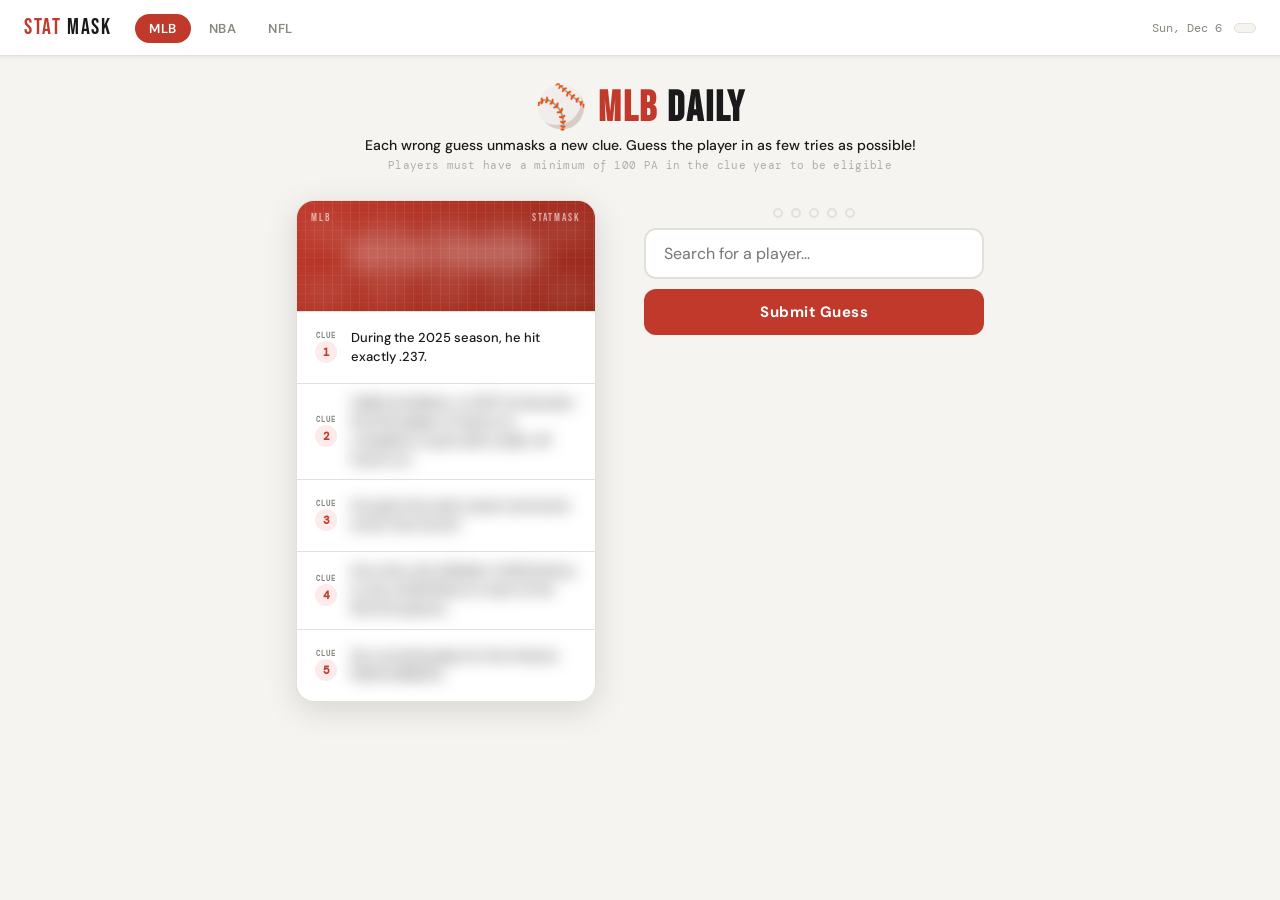
==== mlb.html @ 30c37174 "Add files via upload" ====
<!DOCTYPE html>
<html lang="en">
<head>
  <!-- Google tag (gtag.js) -->
<script async src="https://www.googletagmanager.com/gtag/js?id=G-ZLGXC7EEFV"></script>
<script>
  window.dataLayer = window.dataLayer || [];
  function gtag(){dataLayer.push(arguments);}
  gtag('js', new Date());

  gtag('config', 'G-ZLGXC7EEFV');
</script>
  <meta charset="UTF-8" />
  <meta name="viewport" content="width=device-width, initial-scale=1.0" />
  <title>StatMask ⚾ MLB</title>
  <link rel="stylesheet" href="shared.css" />
  <style>
    :root {
      --accent: #c0392b;
      --accent-light: #fdeaea;
      --accent-glow: rgba(192,57,43,0.12);
    }

    /* Baseball stitching texture */
    .card-header {
      background: linear-gradient(135deg, #c0392b 0%, #96281b 100%);
    }

    .card-header::before {
      content: '';
      position: absolute;
      inset: 0;
      background-image:
        radial-gradient(circle at 30% 50%, rgba(255,255,255,0.06) 0%, transparent 60%),
        radial-gradient(circle at 70% 50%, rgba(255,255,255,0.06) 0%, transparent 60%);
      background-size: 60px 60px;
    }

    /* Stitching lines */
    .card-header::after {
      content: '';
      position: absolute;
      inset: 0;
      background-image:
        repeating-linear-gradient(
          90deg,
          transparent,
          transparent 8px,
          rgba(255,255,255,0.07) 8px,
          rgba(255,255,255,0.07) 9px
        ),
        repeating-linear-gradient(
          0deg,
          transparent,
          transparent 8px,
          rgba(255,255,255,0.04) 8px,
          rgba(255,255,255,0.04) 9px
        );
    }

    .sport-badge {
      position: absolute;
      top: 10px;
      left: 14px;
      font-family: 'Bebas Neue', sans-serif;
      font-size: 11px;
      letter-spacing: 2px;
      color: rgba(255,255,255,0.6);
      z-index: 4;
    }

    .stat-sleuth-badge {
      position: absolute;
      top: 10px;
      right: 14px;
      font-family: 'Bebas Neue', sans-serif;
      font-size: 11px;
      letter-spacing: 2px;
      color: rgba(255,255,255,0.6);
      z-index: 4;
    }
  </style>
</head>
<body>

<nav>
  <a class="nav-logo" href="mlb.html"><span>STAT</span>MASK</a>
  <ul class="nav-links">
    <li><a href="mlb.html" class="active">MLB</a></li>
    <li><a href="nba.html">NBA</a></li>
    <li><a href="nfl.html">NFL</a></li>
  </ul>
  <div class="nav-spacer"></div>
  <div class="nav-date" id="nav-date"></div>
  <div class="nav-avg" id="nav-avg"></div>
</nav>

<main>

  <div class="page-header">
    <h1>⚾ <span>MLB</span> DAILY</h1>
    <p class="game-subtitle">Each wrong guess unmasks a new clue. Guess the player in as few tries as possible!</p>
    <p class="eligibility-note">Players must have a minimum of 100 PA in the clue year to be eligible</p>
  </div>

  <div class="game-layout">

  <!-- THE CARD -->
  <div class="card-col">
  <div class="card-wrapper">
    <div class="sports-card" id="sports-card">

      <div class="card-header" id="card-header">
        <span class="sport-badge">MLB</span>
        <span class="stat-sleuth-badge">STATMASK</span>
        <div class="mystery-name" id="mystery-name"></div>
        <div class="player-name-reveal" id="player-name-reveal"></div>
      </div>

      <!-- Clue Row 1 -->
      <div class="clue-row" id="clue-0">
        <div class="clue-row-inner">
          <div class="clue-num-col">
            <div class="clue-tag">CLUE</div>
            <div class="clue-num-circle">1</div>
          </div>
          <div class="clue-value" id="clue-val-0"></div>
        </div>
      </div>

      <!-- Clue Row 2 -->
      <div class="clue-row" id="clue-1">
        <div class="clue-row-inner">
          <div class="clue-num-col">
            <div class="clue-tag">CLUE</div>
            <div class="clue-num-circle">2</div>
          </div>
          <div class="clue-value" id="clue-val-1"></div>
        </div>
      </div>

      <!-- Clue Row 3 -->
      <div class="clue-row" id="clue-2">
        <div class="clue-row-inner">
          <div class="clue-num-col">
            <div class="clue-tag">CLUE</div>
            <div class="clue-num-circle">3</div>
          </div>
          <div class="clue-value" id="clue-val-2"></div>
        </div>
      </div>

      <!-- Clue Row 4 -->
      <div class="clue-row" id="clue-3">
        <div class="clue-row-inner">
          <div class="clue-num-col">
            <div class="clue-tag">CLUE</div>
            <div class="clue-num-circle">4</div>
          </div>
          <div class="clue-value" id="clue-val-3"></div>
        </div>
      </div>

      <!-- Clue Row 5 -->
      <div class="clue-row" id="clue-4">
        <div class="clue-row-inner">
          <div class="clue-num-col">
            <div class="clue-tag">CLUE</div>
            <div class="clue-num-circle">5</div>
          </div>
          <div class="clue-value" id="clue-val-4"></div>
        </div>
      </div>

    </div>
  </div>
  </div><!-- /.card-col -->

  <div class="controls-col">

  <!-- GUESS AREA -->
  <div class="guess-area" id="guess-area">
    <div class="guess-count">
      <div class="guess-pip" id="pip-0"></div>
      <div class="guess-pip" id="pip-1"></div>
      <div class="guess-pip" id="pip-2"></div>
      <div class="guess-pip" id="pip-3"></div>
      <div class="guess-pip" id="pip-4"></div>
    </div>
    <div class="search-container">
      <input
        type="text"
        class="search-input"
        id="search-input"
        placeholder="Search for a player..."
        autocomplete="off"
        spellcheck="false"
      />
      <div class="autocomplete-dropdown" id="autocomplete-dropdown"></div>
    </div>
    <button class="guess-btn" id="guess-btn">Submit Guess</button>
  </div>

  <!-- WRONG GUESSES -->
  <div class="wrong-guesses" id="wrong-guesses" style="display:none;">
    <div class="wrong-guesses-title">Previous Guesses</div>
    <div id="wrong-guesses-list"></div>
  </div>

  <!-- LOCKED BANNER -->
  <div class="locked-banner" id="locked-banner">
    🔒 Come back tomorrow for a new player!
  </div>

  <!-- END STATE -->
  <div class="end-state" id="end-state">
    <div class="end-state-score" id="end-score"></div>
    <div class="end-state-sub" id="end-sub"></div>
    <div class="emoji-grid" id="emoji-grid"></div>
    <button class="share-btn" id="share-btn">🔗 Share Result</button>
    <div class="come-back">New player tomorrow at midnight</div>
  </div>

  </div><!-- /.controls-col -->

  </div><!-- /.game-layout -->

</main>

<script src="mlb_players.js?v=2"></script>
<script src="nba_players.js?v=2"></script>
<script src="nfl_players.js?v=2"></script>
<script src="config.js?v=2"></script>
<script src="game.js?v=2"></script>
<script>
  // Set nav date
  document.getElementById('nav-date').textContent =
    new Date().toLocaleDateString('en-US', { weekday: 'short', month: 'short', day: 'numeric' });

  // Populate clue values from config
  const cfg = STATMASK_CONFIG.mlb;
  cfg.clues.forEach((clue, i) => {
    const el = document.getElementById(`clue-val-${i}`);
    if (el) el.textContent = clue;
  });

  // Init game
  initGame('mlb', cfg);
</script>
</body>
</html>
---- shared.css ----
@import url('https://fonts.googleapis.com/css2?family=Bebas+Neue&family=DM+Sans:wght@400;500;600;700&family=DM+Mono:wght@400;500&display=swap');

/* ============================================================
   STATMASK — SHARED STYLES
   ============================================================ */

*, *::before, *::after {
  box-sizing: border-box;
  margin: 0;
  padding: 0;
}

:root {
  --bg: #f5f4f0;
  --surface: #ffffff;
  --border: #e2e0d8;
  --text: #1a1a1a;
  --text-muted: #888880;
  --text-light: #b0aea6;
  --green: #4caf7d;
  --green-light: #e8f5ee;
  --red: #e05252;
  --red-light: #fdeaea;
  --shadow-sm: 0 1px 3px rgba(0,0,0,0.08);
  --shadow-md: 0 4px 16px rgba(0,0,0,0.10);
  --shadow-lg: 0 8px 32px rgba(0,0,0,0.13);
  --radius: 14px;
  --card-width: 300px;
  --card-height: 480px;
}

body {
  font-family: 'DM Sans', sans-serif;
  background: var(--bg);
  color: var(--text);
  min-height: 100vh;
  display: flex;
  flex-direction: column;
  overflow-x: hidden;
}

/* ── NAV ── */
nav {
  background: var(--surface);
  border-bottom: 1px solid var(--border);
  padding: 0 24px;
  display: flex;
  align-items: center;
  gap: 8px;
  height: 56px;
  position: sticky;
  top: 0;
  z-index: 100;
  box-shadow: var(--shadow-sm);
}

.nav-logo {
  font-family: 'Bebas Neue', sans-serif;
  font-size: 22px;
  letter-spacing: 1.5px;
  color: var(--text);
  text-decoration: none;
  margin-right: 16px;
  display: flex;
  align-items: center;
  gap: 6px;
}

.nav-logo span { color: var(--accent); }

.nav-links {
  display: flex;
  gap: 4px;
  list-style: none;
}

.nav-links a {
  text-decoration: none;
  font-size: 13px;
  font-weight: 600;
  color: var(--text-muted);
  padding: 6px 14px;
  border-radius: 20px;
  transition: all 0.15s;
  letter-spacing: 0.5px;
}

.nav-links a:hover { background: var(--bg); color: var(--text); }
.nav-links a.active { background: var(--accent); color: white; }

.nav-spacer { flex: 1; }

.nav-date {
  font-size: 12px;
  color: var(--text-muted);
  font-family: 'DM Mono', monospace;
}

.nav-avg {
  display: flex;
  flex-direction: column;
  align-items: center;
  background: var(--bg);
  border: 1px solid var(--border);
  border-radius: 10px;
  padding: 4px 10px;
  margin-left: 4px;
  line-height: 1;
  gap: 2px;
  white-space: nowrap;
}

.nav-avg-label {
  font-size: 7px;
  font-weight: 700;
  letter-spacing: 1px;
  color: var(--text-muted);
  font-family: 'DM Mono', monospace;
  text-transform: uppercase;
}

.nav-avg-value {
  font-size: 14px;
  font-weight: 700;
  color: var(--text);
  font-family: 'DM Mono', monospace;
}

/* ── MAIN LAYOUT ── */
main {
  flex: 1;
  display: flex;
  flex-direction: column;
  align-items: center;
  padding: 32px 16px 48px;
  gap: 28px;
}

/* ── PAGE HEADER ── */
.page-header {
  text-align: center;
}

.page-header h1 {
  font-family: 'Bebas Neue', sans-serif;
  font-size: 42px;
  letter-spacing: 2px;
  color: var(--text);
  line-height: 1;
}

.page-header h1 span { color: var(--accent); }

.game-subtitle {
  margin-top: 6px;
  font-size: 14px;
  color: var(--text);
  font-weight: 500;
}

.eligibility-note {
  margin-top: 4px;
  font-size: 11px;
  color: var(--text-light);
  font-family: 'DM Mono', monospace;
  letter-spacing: 0.3px;
}

/* ── SPORTS CARD ── */
.card-wrapper {
  perspective: 1000px;
  width: var(--card-width);
  min-height: var(--card-height);
}

.sports-card {
  width: var(--card-width);
  min-height: var(--card-height);
  border-radius: 18px;
  overflow: hidden;
  box-shadow: var(--shadow-lg);
  background: var(--surface);
  display: flex;
  flex-direction: column;
  border: 1.5px solid var(--border);
  position: relative;
  transition: box-shadow 0.4s, border-color 0.4s;
}

.sports-card.win {
  box-shadow: 0 0 0 3px var(--green), 0 8px 40px rgba(76,175,125,0.25);
  border-color: var(--green);
  animation: winGlow 0.6s ease;
}

.sports-card.lose {
  box-shadow: 0 0 0 3px var(--red), 0 8px 40px rgba(224,82,82,0.2);
  border-color: var(--red);
}

@keyframes winGlow {
  0%   { box-shadow: 0 0 0 0px var(--green), 0 8px 32px rgba(76,175,125,0); transform: scale(1); }
  25%  { box-shadow: 0 0 0 10px var(--green), 0 8px 48px rgba(76,175,125,0.5); transform: scale(1.03); }
  60%  { box-shadow: 0 0 0 6px var(--green), 0 8px 40px rgba(76,175,125,0.35); transform: scale(1.01); }
  100% { box-shadow: 0 0 0 3px var(--green), 0 8px 40px rgba(76,175,125,0.25); transform: scale(1); }
}

/* ── WIN SWEEP ── */
@keyframes sweepDown {
  0%   { transform: translateY(-100%); }
  100% { transform: translateY(500%); }
}

.sports-card.win-sweep {
  overflow: hidden;
}

.sports-card.win-sweep::after {
  content: '';
  position: absolute;
  left: -5%;
  right: -5%;
  top: 0;
  height: 28%;
  background: linear-gradient(
    to bottom,
    transparent 0%,
    rgba(76, 175, 125, 0.2) 25%,
    rgba(255, 255, 255, 0.75) 50%,
    rgba(76, 175, 125, 0.2) 75%,
    transparent 100%
  );
  animation: sweepDown 0.85s cubic-bezier(0.4, 0, 0.4, 1) forwards;
  z-index: 20;
  pointer-events: none;
}

@keyframes wrongFlash {
  0%   { box-shadow: var(--shadow-lg); }
  40%  { box-shadow: 0 0 0 8px var(--red), 0 8px 40px rgba(224,82,82,0.3); }
  100% { box-shadow: var(--shadow-lg); }
}

.sports-card.wrong-flash {
  animation: wrongFlash 0.6s ease;
}

/* ── CARD HEADER (sport texture) ── */
.card-header {
  height: 110px;
  position: relative;
  overflow: hidden;
  display: flex;
  align-items: center;
  justify-content: center;
  flex-shrink: 0;
}

.card-header .sport-label {
  font-family: 'Bebas Neue', sans-serif;
  font-size: 13px;
  letter-spacing: 3px;
  color: rgba(255,255,255,0.7);
  position: relative;
  z-index: 2;
}

.card-header .mystery-name {
  position: absolute;
  inset: 0;
  display: flex;
  align-items: center;
  justify-content: center;
  font-family: 'Bebas Neue', sans-serif;
  font-size: 30px;
  letter-spacing: 3px;
  color: white;
  text-align: center;
  padding: 12px;
  filter: blur(14px);
  opacity: 1;
  z-index: 2;
  transition: opacity 0.5s, filter 0.5s;
  pointer-events: none;
  user-select: none;
}

.card-header.revealed .mystery-name {
  opacity: 0;
  filter: blur(0px);
}

.card-header .player-name-reveal {
  position: absolute;
  inset: 0;
  display: flex;
  align-items: center;
  justify-content: center;
  font-family: 'Bebas Neue', sans-serif;
  font-size: 26px;
  letter-spacing: 2px;
  color: white;
  text-shadow: 0 2px 8px rgba(0,0,0,0.3);
  opacity: 0;
  transition: opacity 0.5s 0.2s;
  z-index: 3;
  text-align: center;
  padding: 12px;
}

.card-header.revealed .player-name-reveal { opacity: 1; }

/* ── CLUE ROWS ── */
.clue-rows {
  display: flex;
  flex-direction: column;
}

.clue-row {
  min-height: 72px;
  border-top: 1px solid var(--border);
  display: flex;
  align-items: center;
  padding: 10px 18px;
  gap: 12px;
  position: relative;
  overflow: visible;
  transform-origin: top center;
}

.clue-row-inner {
  display: flex;
  align-items: center;
  gap: 14px;
  width: 100%;
}

.clue-row-locked { display: none; }

.clue-num-col {
  display: flex;
  flex-direction: column;
  align-items: center;
  gap: 2px;
  flex-shrink: 0;
}

.clue-tag {
  font-size: 7px;
  font-weight: 700;
  letter-spacing: 1.2px;
  color: var(--text-muted);
  font-family: 'DM Mono', monospace;
  text-transform: uppercase;
  line-height: 1;
}

.clue-num-circle {
  width: 22px;
  height: 22px;
  border-radius: 50%;
  background: var(--accent-light, #f0f0f0);
  color: var(--accent);
  font-size: 11px;
  font-weight: 700;
  display: flex;
  align-items: center;
  justify-content: center;
  font-family: 'DM Mono', monospace;
}

.clue-value {
  flex: 1;
  min-width: 0;
  font-size: 13px;
  font-weight: 500;
  color: var(--text);
  line-height: 1.45;
  white-space: normal;
  filter: blur(8px);
  transition: filter 0.5s;
  user-select: none;
}

.clue-row.revealed .clue-value {
  filter: blur(0);
  user-select: auto;
}

/* ── GUESS INPUT AREA ── */
.guess-area {
  width: 100%;
  max-width: 360px;
  display: flex;
  flex-direction: column;
  gap: 10px;
}

.guess-count {
  display: flex;
  justify-content: center;
  gap: 8px;
}

.guess-pip {
  width: 10px;
  height: 10px;
  border-radius: 50%;
  border: 2px solid var(--border);
  background: transparent;
  transition: all 0.2s;
}

.guess-pip.wrong { background: var(--red); border-color: var(--red); }
.guess-pip.correct { background: var(--green); border-color: var(--green); }

.search-container {
  position: relative;
}

.search-input {
  width: 100%;
  padding: 13px 18px;
  border: 2px solid var(--border);
  border-radius: 12px;
  font-size: 16px;
  font-family: 'DM Sans', sans-serif;
  background: var(--surface);
  color: var(--text);
  outline: none;
  transition: border-color 0.2s, box-shadow 0.2s;
}

.search-input:focus {
  border-color: var(--accent);
  box-shadow: 0 0 0 3px var(--accent-glow, rgba(0,0,0,0.06));
}

.search-input:disabled {
  background: var(--bg);
  color: var(--text-muted);
  cursor: not-allowed;
}

.autocomplete-dropdown {
  position: absolute;
  top: calc(100% + 6px);
  left: 0; right: 0;
  background: var(--surface);
  border: 1.5px solid var(--border);
  border-radius: 12px;
  box-shadow: var(--shadow-md);
  z-index: 50;
  max-height: 200px;
  overflow-y: auto;
  display: none;
}

.autocomplete-dropdown.open { display: block; }

.autocomplete-item {
  padding: 10px 16px;
  font-size: 14px;
  cursor: pointer;
  transition: background 0.1s;
  border-bottom: 1px solid var(--border);
}

.autocomplete-item:last-child { border-bottom: none; }
.autocomplete-item:hover, .autocomplete-item.active { background: var(--bg); }

.autocomplete-item mark {
  background: none;
  color: var(--accent);
  font-weight: 700;
}

.guess-btn {
  width: 100%;
  padding: 13px;
  background: var(--accent);
  color: white;
  border: none;
  border-radius: 12px;
  font-size: 15px;
  font-weight: 700;
  font-family: 'DM Sans', sans-serif;
  cursor: pointer;
  letter-spacing: 0.5px;
  transition: opacity 0.2s, transform 0.1s;
}

.guess-btn:hover { opacity: 0.9; }
.guess-btn:active { transform: scale(0.98); }
.guess-btn:disabled { opacity: 0.4; cursor: not-allowed; transform: none; }

/* ── WRONG GUESSES LIST ── */
.wrong-guesses {
  width: 100%;
  max-width: 360px;
  overflow: hidden;
}

.wrong-guesses-title {
  font-size: 11px;
  font-weight: 600;
  text-transform: uppercase;
  letter-spacing: 0.8px;
  color: var(--text-muted);
  margin-bottom: 6px;
}

.wrong-guess-tag {
  display: inline-flex;
  align-items: center;
  gap: 5px;
  background: var(--red-light);
  color: var(--red);
  font-size: 13px;
  font-weight: 600;
  padding: 4px 10px;
  border-radius: 20px;
  margin: 3px;
  text-decoration: line-through;
  text-decoration-color: var(--red);
}

/* ── END STATE ── */
.end-state {
  width: 100%;
  max-width: 360px;
  background: var(--surface);
  border-radius: var(--radius);
  border: 1.5px solid var(--border);
  padding: 20px;
  text-align: center;
  box-shadow: var(--shadow-sm);
  display: none;
  flex-direction: column;
  gap: 14px;
  animation: slideUp 0.4s ease;
}

.end-state.show { display: flex; }

@keyframes slideUp {
  from { opacity: 0; transform: translateY(12px); }
  to   { opacity: 1; transform: translateY(0); }
}

.end-state-score {
  font-family: 'Bebas Neue', sans-serif;
  font-size: 28px;
  letter-spacing: 1px;
  line-height: 1;
}

.end-state-score.win-text { color: var(--green); }
.end-state-score.lose-text { color: var(--red); }

.end-state-sub {
  font-size: 13px;
  color: var(--text-muted);
  margin-top: -8px;
}

.emoji-grid {
  font-size: 18px;
  letter-spacing: 4px;
  line-height: 1.6;
}

.share-btn {
  display: flex;
  align-items: center;
  justify-content: center;
  gap: 7px;
  padding: 11px 20px;
  background: var(--text);
  color: white;
  border: none;
  border-radius: 10px;
  font-size: 14px;
  font-weight: 700;
  font-family: 'DM Sans', sans-serif;
  cursor: pointer;
  transition: opacity 0.2s;
  letter-spacing: 0.3px;
}

.share-btn:hover { opacity: 0.85; }
.share-btn.copied { background: var(--green); }

.come-back {
  font-size: 12px;
  color: var(--text-muted);
  font-family: 'DM Mono', monospace;
}

/* ── LOCKED STATE ── */
.locked-banner {
  display: none;
  background: var(--bg);
  border: 1.5px solid var(--border);
  border-radius: 10px;
  padding: 12px 18px;
  text-align: center;
  font-size: 13px;
  color: var(--text-muted);
  width: 100%;
  max-width: 360px;
}

.locked-banner.show { display: block; }

/* ── SCROLLBAR ── */
.autocomplete-dropdown::-webkit-scrollbar { width: 4px; }
.autocomplete-dropdown::-webkit-scrollbar-track { background: transparent; }
.autocomplete-dropdown::-webkit-scrollbar-thumb { background: var(--border); border-radius: 4px; }

/* ── GAME LAYOUT — MOBILE (column, default) ── */
.game-layout {
  display: flex;
  flex-direction: column;
  align-items: center;
  gap: 24px;
  width: 100%;
}

.controls-col {
  display: flex;
  flex-direction: column;
  gap: 12px;
  width: 100%;
  max-width: 360px;
}

/* ── DESKTOP SIDE-BY-SIDE LAYOUT ── */
@media (min-width: 768px) {
  main {
    align-items: center;
    padding: 32px 24px 48px;
  }

  .game-layout {
    flex-direction: row;
    align-items: flex-start;
    gap: 48px;
    justify-content: center;
    width: auto;
  }

  .card-col {
    flex-shrink: 0;
  }

  .controls-col {
    width: 340px;
    max-width: 340px;
    padding-top: 8px;
  }

  .guess-area {
    max-width: 100%;
    width: 100%;
  }

  .wrong-guesses,
  .end-state,
  .locked-banner {
    max-width: 100%;
    width: 100%;
  }
}

/* ── RESPONSIVE ── */
@media (max-width: 480px) {
  :root {
    --card-width: min(300px, calc(100vw - 32px));
    --card-height: 390px;
  }

  main { padding: 10px 16px 20px; gap: 12px; }

  .page-header h1 { font-size: 32px; }
  .game-subtitle { font-size: 13px; }
  .eligibility-note { font-size: 10px; margin-top: 2px; }

  .card-header { height: 86px; }
  .card-header .mystery-icon { font-size: 38px; }

  .search-input { padding: 10px 14px; font-size: 16px; }
  .guess-btn { padding: 10px; font-size: 14px; }

  .guess-count { padding-top: 4px; }

  nav { padding: 0 12px; gap: 4px; }
  .nav-logo { font-size: 17px; margin-right: 6px; }
  .nav-links { gap: 2px; }
  .nav-links a { font-size: 11px; padding: 5px 9px; letter-spacing: 0; }
  .nav-date { font-size: 10px; white-space: nowrap; }
}

@media (max-width: 390px) {
  :root {
    --card-width: calc(100vw - 28px);
    --card-height: 360px;
  }

  main { padding: 6px 14px 16px; gap: 10px; }

  .page-header h1 { font-size: 28px; }
  .game-subtitle { font-size: 12px; }
  .eligibility-note { display: none; }

  .card-header { height: 76px; }
  .card-header .mystery-icon { font-size: 34px; }
}
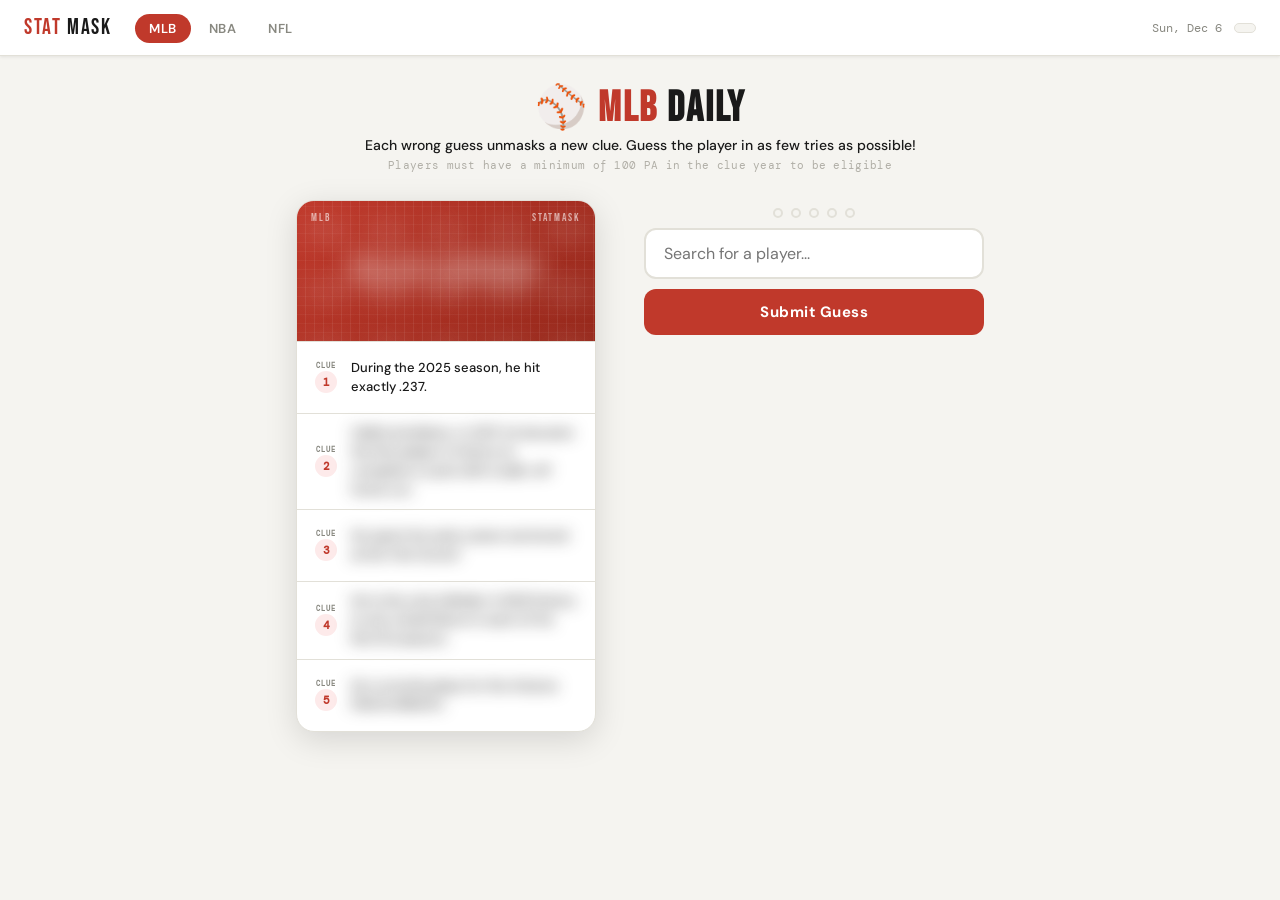
==== commit e81f3394: "Add files via upload" ====
--- a/mlb.html
+++ b/mlb.html
@@ -115,6 +115,7 @@
         <span class="stat-sleuth-badge">STATMASK</span>
         <div class="mystery-name" id="mystery-name"></div>
         <div class="player-name-reveal" id="player-name-reveal"></div>
+        <div class="player-accolades-reveal" id="player-accolades-reveal"></div>
       </div>
 
       <!-- Clue Row 1 -->
--- a/shared.css
+++ b/shared.css
@@ -247,7 +247,7 @@
 
 /* ── CARD HEADER (sport texture) ── */
 .card-header {
-  height: 110px;
+  min-height: 140px;
   position: relative;
   overflow: hidden;
   display: flex;
@@ -292,23 +292,55 @@
 
 .card-header .player-name-reveal {
   position: absolute;
-  inset: 0;
+  left: 0; right: 0;
+  top: 0; bottom: 46px;
   display: flex;
   align-items: center;
   justify-content: center;
   font-family: 'Bebas Neue', sans-serif;
-  font-size: 26px;
+  font-size: 24px;
   letter-spacing: 2px;
   color: white;
   text-shadow: 0 2px 8px rgba(0,0,0,0.3);
+  text-align: center;
+  padding: 0 12px;
   opacity: 0;
   transition: opacity 0.5s 0.2s;
   z-index: 3;
-  text-align: center;
-  padding: 12px;
+  pointer-events: none;
 }
 
 .card-header.revealed .player-name-reveal { opacity: 1; }
+
+.card-header .player-accolades-reveal {
+  position: absolute;
+  left: 0; right: 0;
+  bottom: 10px;
+  display: flex;
+  flex-wrap: wrap;
+  justify-content: center;
+  gap: 4px;
+  padding: 0 10px;
+  opacity: 0;
+  transition: opacity 0.5s 0.35s;
+  z-index: 3;
+  pointer-events: none;
+}
+
+.card-header.revealed .player-accolades-reveal { opacity: 1; }
+
+.accolade-badge {
+  font-size: 9px;
+  font-weight: 600;
+  color: rgba(255,255,255,0.9);
+  background: rgba(255,255,255,0.18);
+  border: 1px solid rgba(255,255,255,0.3);
+  border-radius: 20px;
+  padding: 3px 8px;
+  letter-spacing: 0.3px;
+  font-family: 'DM Sans', sans-serif;
+  white-space: nowrap;
+}
 
 /* ── CLUE ROWS ── */
 .clue-rows {
@@ -686,8 +718,7 @@
   .game-subtitle { font-size: 13px; }
   .eligibility-note { font-size: 10px; margin-top: 2px; }
 
-  .card-header { height: 86px; }
-  .card-header .mystery-icon { font-size: 38px; }
+  .card-header { min-height: 120px; }
 
   .search-input { padding: 10px 14px; font-size: 16px; }
   .guess-btn { padding: 10px; font-size: 14px; }
@@ -713,6 +744,5 @@
   .game-subtitle { font-size: 12px; }
   .eligibility-note { display: none; }
 
-  .card-header { height: 76px; }
-  .card-header .mystery-icon { font-size: 34px; }
-}
+  .card-header { min-height: 110px; }
+}
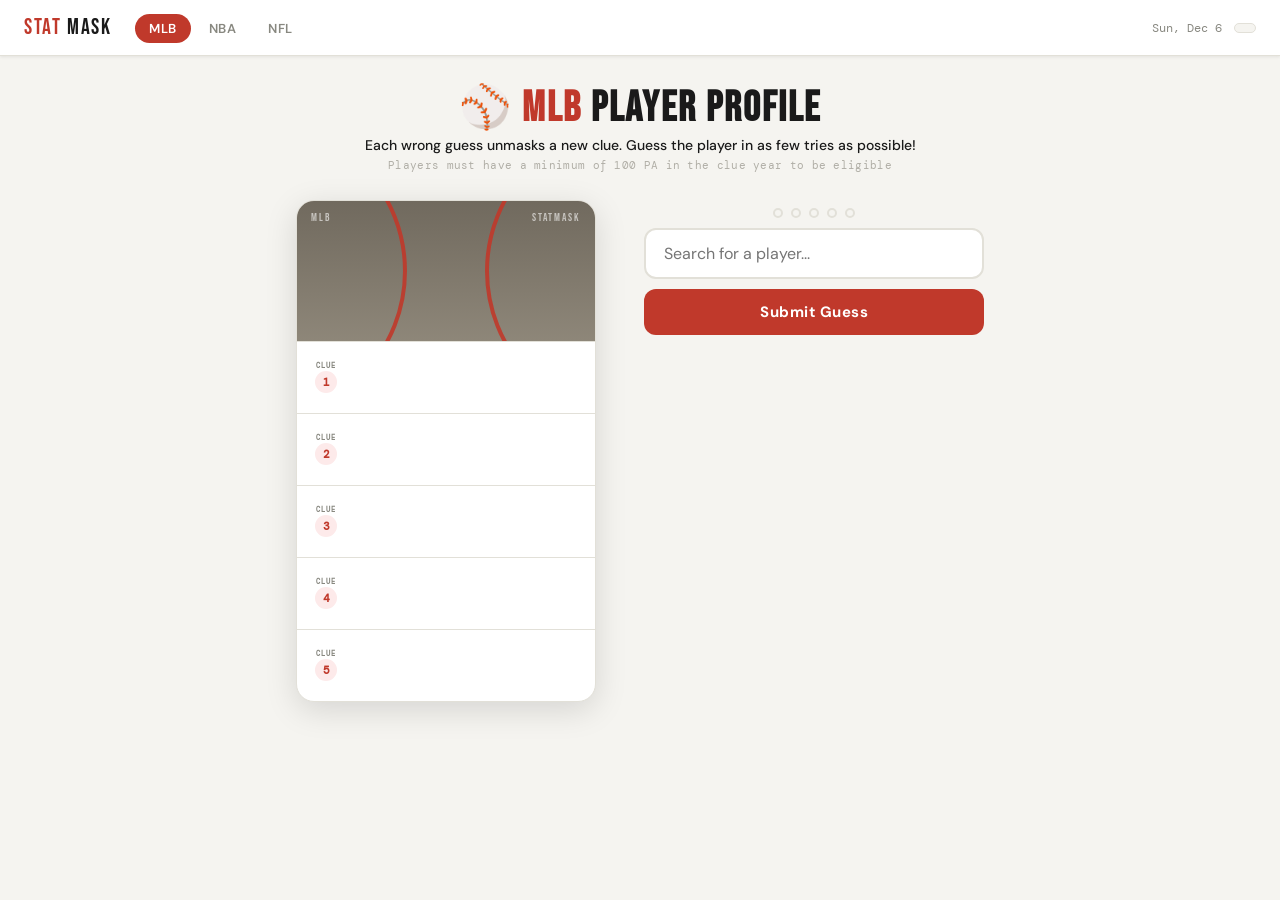
==== commit fb456178: "Add files via upload" ====
--- a/mlb.html
+++ b/mlb.html
@@ -21,41 +21,36 @@
       --accent-glow: rgba(192,57,43,0.12);
     }
 
-    /* Baseball stitching texture */
+    /* Baseball */
     .card-header {
-      background: linear-gradient(135deg, #c0392b 0%, #96281b 100%);
-    }
-
+      background:
+        linear-gradient(to bottom, rgba(10,5,0,0.55) 0%, rgba(10,5,0,0.42) 100%),
+        #ede4d0;
+      overflow: hidden;
+    }
+
+    /* Left stitch arc */
     .card-header::before {
       content: '';
       position: absolute;
-      inset: 0;
-      background-image:
-        radial-gradient(circle at 30% 50%, rgba(255,255,255,0.06) 0%, transparent 60%),
-        radial-gradient(circle at 70% 50%, rgba(255,255,255,0.06) 0%, transparent 60%);
-      background-size: 60px 60px;
-    }
-
-    /* Stitching lines */
+      width: 300px; height: 300px;
+      border-radius: 50%;
+      border: 4px solid rgba(192,57,43,0.9);
+      top: 50%; left: -190px;
+      transform: translateY(-50%);
+      z-index: 2;
+    }
+
+    /* Right stitch arc */
     .card-header::after {
       content: '';
       position: absolute;
-      inset: 0;
-      background-image:
-        repeating-linear-gradient(
-          90deg,
-          transparent,
-          transparent 8px,
-          rgba(255,255,255,0.07) 8px,
-          rgba(255,255,255,0.07) 9px
-        ),
-        repeating-linear-gradient(
-          0deg,
-          transparent,
-          transparent 8px,
-          rgba(255,255,255,0.04) 8px,
-          rgba(255,255,255,0.04) 9px
-        );
+      width: 300px; height: 300px;
+      border-radius: 50%;
+      border: 4px solid rgba(192,57,43,0.9);
+      top: 50%; right: -190px;
+      transform: translateY(-50%);
+      z-index: 2;
     }
 
     .sport-badge {
@@ -98,7 +93,7 @@
 <main>
 
   <div class="page-header">
-    <h1>⚾ <span>MLB</span> DAILY</h1>
+    <h1>⚾ <span>MLB</span> PLAYER PROFILE</h1>
     <p class="game-subtitle">Each wrong guess unmasks a new clue. Guess the player in as few tries as possible!</p>
     <p class="eligibility-note">Players must have a minimum of 100 PA in the clue year to be eligible</p>
   </div>
@@ -114,8 +109,10 @@
         <span class="sport-badge">MLB</span>
         <span class="stat-sleuth-badge">STATMASK</span>
         <div class="mystery-name" id="mystery-name"></div>
-        <div class="player-name-reveal" id="player-name-reveal"></div>
-        <div class="player-accolades-reveal" id="player-accolades-reveal"></div>
+        <div class="player-reveal-group">
+          <div class="player-name-reveal" id="player-name-reveal"></div>
+          <div class="player-accolades-reveal" id="player-accolades-reveal"></div>
+        </div>
       </div>
 
       <!-- Clue Row 1 -->
@@ -231,22 +228,30 @@
 <script src="mlb_players.js?v=2"></script>
 <script src="nba_players.js?v=2"></script>
 <script src="nfl_players.js?v=2"></script>
-<script src="config.js?v=2"></script>
 <script src="game.js?v=2"></script>
 <script>
-  // Set nav date
   document.getElementById('nav-date').textContent =
     new Date().toLocaleDateString('en-US', { weekday: 'short', month: 'short', day: 'numeric' });
 
-  // Populate clue values from config
-  const cfg = STATMASK_CONFIG.mlb;
-  cfg.clues.forEach((clue, i) => {
-    const el = document.getElementById(`clue-val-${i}`);
-    if (el) el.textContent = clue;
-  });
-
-  // Init game
-  initGame('mlb', cfg);
+  const _d = new Date();
+  const today = `${_d.getFullYear()}-${String(_d.getMonth()+1).padStart(2,'0')}-${String(_d.getDate()).padStart(2,'0')}`;
+
+  fetch('schedule.json?v=' + today)
+    .then(r => r.json())
+    .then(schedule => {
+      const day = schedule[today];
+      if (!day || !day.mlb || !day.mlb.answer) {
+        document.getElementById('sports-card').innerHTML =
+          '<p style="padding:32px;text-align:center;font-family:DM Sans,sans-serif;color:#888">No puzzle scheduled for today — check back soon!</p>';
+        return;
+      }
+      const cfg = Object.assign({}, day.mlb, { players: MLB_PLAYERS });
+      cfg.clues.forEach((clue, i) => {
+        const el = document.getElementById(`clue-val-${i}`);
+        if (el) el.textContent = clue;
+      });
+      initGame('mlb', cfg);
+    });
 </script>
 </body>
 </html>
--- a/shared.css
+++ b/shared.css
@@ -290,44 +290,40 @@
   filter: blur(0px);
 }
 
+.card-header .player-reveal-group {
+  position: absolute;
+  inset: 0;
+  display: flex;
+  flex-direction: column;
+  align-items: center;
+  justify-content: center;
+  gap: 8px;
+  padding: 20px 10px 10px;
+  z-index: 3;
+  pointer-events: none;
+  opacity: 0;
+  transition: opacity 0.5s 0.2s;
+}
+
+.card-header.revealed .player-reveal-group { opacity: 1; }
+
 .card-header .player-name-reveal {
-  position: absolute;
-  left: 0; right: 0;
-  top: 0; bottom: 46px;
-  display: flex;
-  align-items: center;
-  justify-content: center;
   font-family: 'Bebas Neue', sans-serif;
-  font-size: 24px;
+  font-size: 30px;
   letter-spacing: 2px;
   color: white;
   text-shadow: 0 2px 8px rgba(0,0,0,0.3);
   text-align: center;
   padding: 0 12px;
-  opacity: 0;
-  transition: opacity 0.5s 0.2s;
-  z-index: 3;
-  pointer-events: none;
-}
-
-.card-header.revealed .player-name-reveal { opacity: 1; }
+}
 
 .card-header .player-accolades-reveal {
-  position: absolute;
-  left: 0; right: 0;
-  bottom: 10px;
   display: flex;
   flex-wrap: wrap;
   justify-content: center;
   gap: 4px;
   padding: 0 10px;
-  opacity: 0;
-  transition: opacity 0.5s 0.35s;
-  z-index: 3;
-  pointer-events: none;
-}
-
-.card-header.revealed .player-accolades-reveal { opacity: 1; }
+}
 
 .accolade-badge {
   font-size: 9px;
@@ -483,7 +479,7 @@
   border-radius: 12px;
   box-shadow: var(--shadow-md);
   z-index: 50;
-  max-height: 200px;
+  max-height: 320px;
   overflow-y: auto;
   display: none;
 }
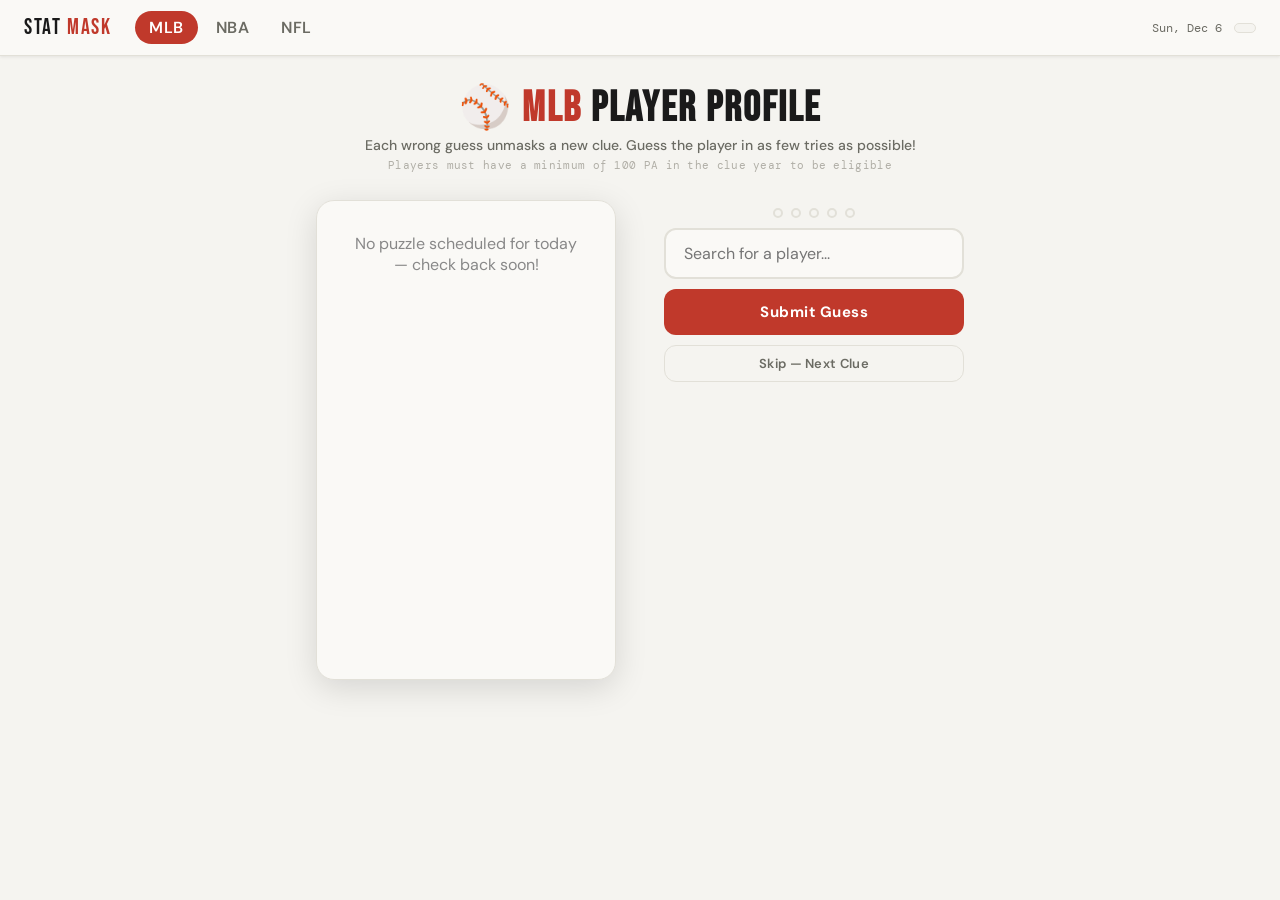
==== commit 0c670527: "Add files via upload" ====
--- a/mlb.html
+++ b/mlb.html
@@ -18,7 +18,7 @@
     :root {
       --accent: #c0392b;
       --accent-light: #fdeaea;
-      --accent-glow: rgba(192,57,43,0.12);
+      --accent-glow: rgba(192,57,43,0.22);
     }
 
     /* Baseball */
@@ -71,7 +71,7 @@
       font-family: 'Bebas Neue', sans-serif;
       font-size: 11px;
       letter-spacing: 2px;
-      color: rgba(255,255,255,0.6);
+      color: rgba(255,255,255,0.35);
       z-index: 4;
     }
   </style>
@@ -79,7 +79,7 @@
 <body>
 
 <nav>
-  <a class="nav-logo" href="mlb.html"><span>STAT</span>MASK</a>
+  <a class="nav-logo" href="mlb.html">STAT<span>MASK</span></a>
   <ul class="nav-links">
     <li><a href="mlb.html" class="active">MLB</a></li>
     <li><a href="nba.html">NBA</a></li>
@@ -197,6 +197,7 @@
       <div class="autocomplete-dropdown" id="autocomplete-dropdown"></div>
     </div>
     <button class="guess-btn" id="guess-btn">Submit Guess</button>
+    <button class="skip-btn" id="skip-btn">Skip — Next Clue</button>
   </div>
 
   <!-- WRONG GUESSES -->
@@ -211,11 +212,11 @@
   </div>
 
   <!-- END STATE -->
-  <div class="end-state" id="end-state">
+  <div class="end-state" id="end-state" tabindex="-1">
     <div class="end-state-score" id="end-score"></div>
     <div class="end-state-sub" id="end-sub"></div>
     <div class="emoji-grid" id="emoji-grid"></div>
-    <button class="share-btn" id="share-btn">🔗 Share Result</button>
+    <button class="share-btn" id="share-btn">Share Result</button>
     <div class="come-back">New player tomorrow at midnight</div>
   </div>
 
--- a/shared.css
+++ b/shared.css
@@ -12,10 +12,10 @@
 
 :root {
   --bg: #f5f4f0;
-  --surface: #ffffff;
+  --surface: #faf9f6;
   --border: #e2e0d8;
   --text: #1a1a1a;
-  --text-muted: #888880;
+  --text-muted: #6b6b63;
   --text-light: #b0aea6;
   --green: #4caf7d;
   --green-light: #e8f5ee;
@@ -29,6 +29,12 @@
   --card-height: 480px;
 }
 
+/* ── FOCUS ── */
+:focus-visible {
+  outline: 2px solid var(--accent, #888);
+  outline-offset: 2px;
+}
+
 body {
   font-family: 'DM Sans', sans-serif;
   background: var(--bg);
@@ -76,7 +82,7 @@
 
 .nav-links a {
   text-decoration: none;
-  font-size: 13px;
+  font-size: 16px;
   font-weight: 600;
   color: var(--text-muted);
   padding: 6px 14px;
@@ -111,7 +117,7 @@
 }
 
 .nav-avg-label {
-  font-size: 7px;
+  font-size: 9px;
   font-weight: 700;
   letter-spacing: 1px;
   color: var(--text-muted);
@@ -154,7 +160,7 @@
 .game-subtitle {
   margin-top: 6px;
   font-size: 14px;
-  color: var(--text);
+  color: var(--text-muted);
   font-weight: 500;
 }
 
@@ -168,7 +174,6 @@
 
 /* ── SPORTS CARD ── */
 .card-wrapper {
-  perspective: 1000px;
   width: var(--card-width);
   min-height: var(--card-height);
 }
@@ -184,12 +189,16 @@
   flex-direction: column;
   border: 1.5px solid var(--border);
   position: relative;
-  transition: box-shadow 0.4s, border-color 0.4s;
+  transition: box-shadow 0.4s, transform 0.3s ease;
+  transform: perspective(1000px) rotateY(0deg) rotateX(0deg);
+}
+
+.card-wrapper:hover .sports-card:not(.win):not(.lose) {
+  transform: perspective(1000px) rotateY(1.5deg) rotateX(0.8deg);
 }
 
 .sports-card.win {
-  box-shadow: 0 0 0 3px var(--green), 0 8px 40px rgba(76,175,125,0.25);
-  border-color: var(--green);
+  box-shadow: 0 0 0 3px var(--green), 0 8px 40px rgba(76,175,125,0.3);
   animation: winGlow 0.6s ease;
 }
 
@@ -202,7 +211,7 @@
   0%   { box-shadow: 0 0 0 0px var(--green), 0 8px 32px rgba(76,175,125,0); transform: scale(1); }
   25%  { box-shadow: 0 0 0 10px var(--green), 0 8px 48px rgba(76,175,125,0.5); transform: scale(1.03); }
   60%  { box-shadow: 0 0 0 6px var(--green), 0 8px 40px rgba(76,175,125,0.35); transform: scale(1.01); }
-  100% { box-shadow: 0 0 0 3px var(--green), 0 8px 40px rgba(76,175,125,0.25); transform: scale(1); }
+  100% { box-shadow: 0 0 0 3px var(--green), 0 8px 40px rgba(76,175,125,0.3); transform: scale(1); }
 }
 
 /* ── WIN SWEEP ── */
@@ -247,7 +256,7 @@
 
 /* ── CARD HEADER (sport texture) ── */
 .card-header {
-  min-height: 140px;
+  min-height: 180px;
   position: relative;
   overflow: hidden;
   display: flex;
@@ -326,7 +335,7 @@
 }
 
 .accolade-badge {
-  font-size: 9px;
+  font-size: 10px;
   font-weight: 600;
   color: rgba(255,255,255,0.9);
   background: rgba(255,255,255,0.18);
@@ -349,7 +358,7 @@
   border-top: 1px solid var(--border);
   display: flex;
   align-items: center;
-  padding: 10px 18px;
+  padding: 16px 18px;
   gap: 12px;
   position: relative;
   overflow: visible;
@@ -374,7 +383,7 @@
 }
 
 .clue-tag {
-  font-size: 7px;
+  font-size: 9px;
   font-weight: 700;
   letter-spacing: 1.2px;
   color: var(--text-muted);
@@ -405,6 +414,7 @@
   color: var(--text);
   line-height: 1.45;
   white-space: normal;
+  font-family: 'DM Mono', monospace;
   filter: blur(8px);
   transition: filter 0.5s;
   user-select: none;
@@ -414,6 +424,13 @@
   filter: blur(0);
   user-select: auto;
 }
+
+/* Stagger reveal when all clues unblur at once (win/lose) */
+.clue-row.revealed:nth-child(2) .clue-value  { transition-delay: 0s; }
+.clue-row.revealed:nth-child(3) .clue-value  { transition-delay: 0.07s; }
+.clue-row.revealed:nth-child(4) .clue-value  { transition-delay: 0.14s; }
+.clue-row.revealed:nth-child(5) .clue-value  { transition-delay: 0.21s; }
+.clue-row.revealed:nth-child(6) .clue-value  { transition-delay: 0.28s; }
 
 /* ── GUESS INPUT AREA ── */
 .guess-area {
@@ -440,6 +457,7 @@
 }
 
 .guess-pip.wrong { background: var(--red); border-color: var(--red); }
+.guess-pip.skip { background: var(--text-light); border-color: var(--text-light); }
 .guess-pip.correct { background: var(--green); border-color: var(--green); }
 
 .search-container {
@@ -461,7 +479,7 @@
 
 .search-input:focus {
   border-color: var(--accent);
-  box-shadow: 0 0 0 3px var(--accent-glow, rgba(0,0,0,0.06));
+  box-shadow: 0 0 0 3px var(--accent-glow, rgba(0,0,0,0.15));
 }
 
 .search-input:disabled {
@@ -472,14 +490,14 @@
 
 .autocomplete-dropdown {
   position: absolute;
-  top: calc(100% + 6px);
+  top: calc(100% + 2px);
   left: 0; right: 0;
   background: var(--surface);
   border: 1.5px solid var(--border);
   border-radius: 12px;
   box-shadow: var(--shadow-md);
   z-index: 50;
-  max-height: 320px;
+  max-height: 200px;
   overflow-y: auto;
   display: none;
 }
@@ -515,12 +533,31 @@
   font-family: 'DM Sans', sans-serif;
   cursor: pointer;
   letter-spacing: 0.5px;
-  transition: opacity 0.2s, transform 0.1s;
+  transition: opacity 0.2s, transform 0.1s, filter 0.1s;
 }
 
 .guess-btn:hover { opacity: 0.9; }
-.guess-btn:active { transform: scale(0.98); }
-.guess-btn:disabled { opacity: 0.4; cursor: not-allowed; transform: none; }
+.guess-btn:active { transform: scale(0.97); filter: brightness(0.9); }
+.guess-btn:disabled { opacity: 0.4; cursor: not-allowed; transform: none; filter: none; }
+.guess-btn.correct { background: var(--green); pointer-events: none; }
+
+.skip-btn {
+  width: 100%;
+  padding: 9px;
+  background: transparent;
+  color: var(--text-muted);
+  border: 1.5px solid var(--border);
+  border-radius: 12px;
+  font-size: 13px;
+  font-weight: 600;
+  font-family: 'DM Sans', sans-serif;
+  cursor: pointer;
+  letter-spacing: 0.3px;
+  transition: background 0.15s, color 0.15s, border-color 0.15s;
+}
+.skip-btn:hover { background: var(--bg); color: var(--text); border-color: var(--text-muted); }
+.skip-btn:active { transform: scale(0.97); }
+.skip-btn:disabled { opacity: 0.4; cursor: not-allowed; transform: none; }
 
 /* ── WRONG GUESSES LIST ── */
 .wrong-guesses {
@@ -538,19 +575,27 @@
   margin-bottom: 6px;
 }
 
+#wrong-guesses-list {
+  display: flex;
+  flex-wrap: wrap;
+  gap: 4px;
+}
+
 .wrong-guess-tag {
   display: inline-flex;
   align-items: center;
-  gap: 5px;
   background: var(--red-light);
   color: var(--red);
   font-size: 13px;
   font-weight: 600;
   padding: 4px 10px;
   border-radius: 20px;
-  margin: 3px;
-  text-decoration: line-through;
-  text-decoration-color: var(--red);
+}
+
+.wrong-guess-tag.skip-tag {
+  background: var(--bg);
+  color: var(--text-muted);
+  font-style: italic;
 }
 
 /* ── END STATE ── */
@@ -589,7 +634,6 @@
 .end-state-sub {
   font-size: 13px;
   color: var(--text-muted);
-  margin-top: -8px;
 }
 
 .emoji-grid {
@@ -612,7 +656,7 @@
   font-weight: 700;
   font-family: 'DM Sans', sans-serif;
   cursor: pointer;
-  transition: opacity 0.2s;
+  transition: opacity 0.2s, background 0.2s;
   letter-spacing: 0.3px;
 }
 
@@ -639,7 +683,10 @@
   max-width: 360px;
 }
 
-.locked-banner.show { display: block; }
+.locked-banner.show {
+  display: block;
+  animation: slideUp 0.3s ease;
+}
 
 /* ── SCROLLBAR ── */
 .autocomplete-dropdown::-webkit-scrollbar { width: 4px; }
@@ -683,8 +730,8 @@
   }
 
   .controls-col {
-    width: 340px;
-    max-width: 340px;
+    width: 300px;
+    max-width: 300px;
     padding-top: 8px;
   }
 
@@ -705,16 +752,34 @@
 @media (max-width: 480px) {
   :root {
     --card-width: min(300px, calc(100vw - 32px));
-    --card-height: 390px;
-  }
-
-  main { padding: 10px 16px 20px; gap: 12px; }
-
-  .page-header h1 { font-size: 32px; }
-  .game-subtitle { font-size: 13px; }
-  .eligibility-note { font-size: 10px; margin-top: 2px; }
-
-  .card-header { min-height: 120px; }
+    --card-height: 240px;
+  }
+
+  main { padding: 16px 16px 16px; gap: 10px; }
+
+  .page-header h1 { font-size: 28px; }
+  .game-subtitle { font-size: 12px; margin-top: 4px; }
+  .eligibility-note { display: none; }
+
+  .card-header { min-height: 110px; }
+
+  /* Compact unrevealed rows: blurred content clipped to preview height */
+  .clue-row {
+    transition: max-height 0.35s ease, padding 0.35s ease;
+  }
+  .clue-row:not(.revealed) {
+    min-height: 0;
+    max-height: 38px;
+    overflow: hidden;
+    padding: 6px 14px;
+  }
+
+  /* Revealed rows expand smoothly, then show unblurred clue */
+  .clue-row.revealed {
+    max-height: 200px;
+    padding: 10px 14px;
+    min-height: 0;
+  }
 
   .search-input { padding: 10px 14px; font-size: 16px; }
   .guess-btn { padding: 10px; font-size: 14px; }
@@ -724,21 +789,20 @@
   nav { padding: 0 12px; gap: 4px; }
   .nav-logo { font-size: 17px; margin-right: 6px; }
   .nav-links { gap: 2px; }
-  .nav-links a { font-size: 11px; padding: 5px 9px; letter-spacing: 0; }
+  .nav-links a { font-size: 14px; padding: 5px 9px; letter-spacing: 0; }
   .nav-date { font-size: 10px; white-space: nowrap; }
 }
 
 @media (max-width: 390px) {
   :root {
     --card-width: calc(100vw - 28px);
-    --card-height: 360px;
-  }
-
-  main { padding: 6px 14px 16px; gap: 10px; }
-
-  .page-header h1 { font-size: 28px; }
-  .game-subtitle { font-size: 12px; }
-  .eligibility-note { display: none; }
-
-  .card-header { min-height: 110px; }
-}
+    --card-height: 200px;
+  }
+
+  main { padding: 10px 14px 14px; gap: 8px; }
+
+  .page-header h1 { font-size: 24px; }
+  .game-subtitle { font-size: 11px; }
+
+  .card-header { min-height: 95px; }
+}
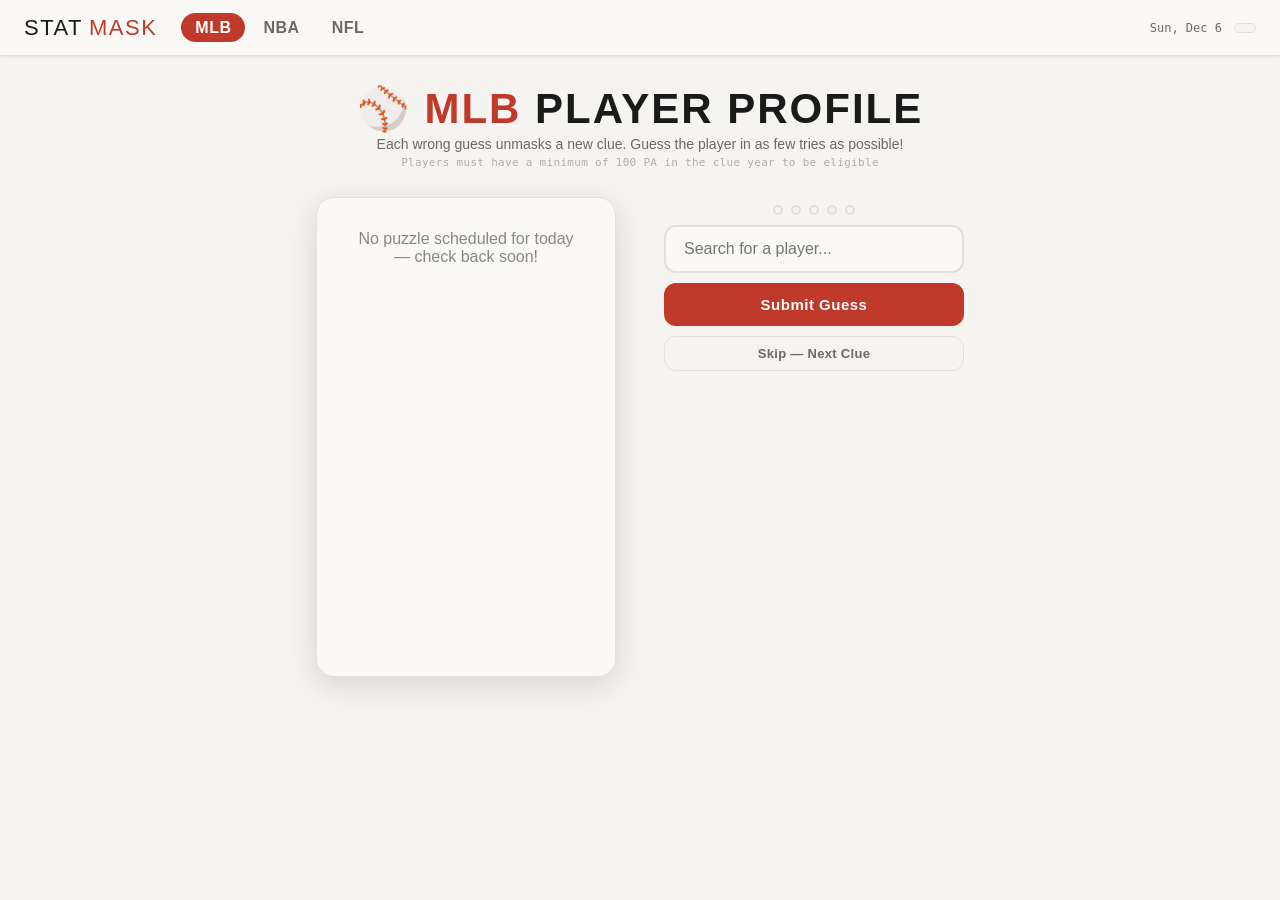
==== commit a4d356ca: "Add streak tracker and update share text - Track per-sport win streaks in localStorage - Show 🔥 stre" ====
--- a/mlb.html
+++ b/mlb.html
@@ -12,6 +12,7 @@
 </script>
   <meta charset="UTF-8" />
   <meta name="viewport" content="width=device-width, initial-scale=1.0" />
+  <meta http-equiv="Content-Security-Policy" content="default-src 'self'; script-src 'self' 'unsafe-inline' https://www.googletagmanager.com; style-src 'self' 'unsafe-inline' https://fonts.googleapis.com; font-src https://fonts.gstatic.com; connect-src 'self' https://www.google-analytics.com https://analytics.google.com; img-src 'self' data: https://www.google-analytics.com; frame-ancestors 'none';" />
   <title>StatMask ⚾ MLB</title>
   <link rel="stylesheet" href="shared.css" />
   <style>
@@ -88,6 +89,7 @@
   <div class="nav-spacer"></div>
   <div class="nav-date" id="nav-date"></div>
   <div class="nav-avg" id="nav-avg"></div>
+  <div class="nav-streak" id="nav-streak"></div>
 </nav>
 
 <main>
@@ -215,6 +217,7 @@
   <div class="end-state" id="end-state" tabindex="-1">
     <div class="end-state-score" id="end-score"></div>
     <div class="end-state-sub" id="end-sub"></div>
+    <div class="streak-display" id="streak-display" style="display:none;"></div>
     <div class="emoji-grid" id="emoji-grid"></div>
     <button class="share-btn" id="share-btn">Share Result</button>
     <div class="come-back">New player tomorrow at midnight</div>
--- a/shared.css
+++ b/shared.css
@@ -126,6 +126,37 @@
 }
 
 .nav-avg-value {
+  font-size: 14px;
+  font-weight: 700;
+  color: var(--text);
+  font-family: 'DM Mono', monospace;
+}
+
+.nav-streak {
+  display: flex;
+  flex-direction: column;
+  align-items: center;
+  background: var(--bg);
+  border: 1px solid var(--border);
+  border-radius: 10px;
+  padding: 4px 10px;
+  margin-left: 4px;
+  line-height: 1;
+  gap: 2px;
+  white-space: nowrap;
+}
+.nav-streak:empty { display: none; }
+
+.nav-streak-label {
+  font-size: 9px;
+  font-weight: 700;
+  letter-spacing: 1px;
+  color: var(--text-muted);
+  font-family: 'DM Mono', monospace;
+  text-transform: uppercase;
+}
+
+.nav-streak-value {
   font-size: 14px;
   font-weight: 700;
   color: var(--text);
@@ -558,6 +589,8 @@
 .skip-btn:hover { background: var(--bg); color: var(--text); border-color: var(--text-muted); }
 .skip-btn:active { transform: scale(0.97); }
 .skip-btn:disabled { opacity: 0.4; cursor: not-allowed; transform: none; }
+.skip-btn.give-up-mode { color: var(--red); border-color: var(--red); }
+.skip-btn.give-up-mode:hover { background: var(--red-light); border-color: var(--red); color: var(--red); }
 
 /* ── WRONG GUESSES LIST ── */
 .wrong-guesses {
@@ -634,6 +667,17 @@
 .end-state-sub {
   font-size: 13px;
   color: var(--text-muted);
+}
+
+.streak-display {
+  font-size: 15px;
+  font-weight: 700;
+  color: var(--text);
+  font-family: 'DM Sans', sans-serif;
+  padding: 6px 14px;
+  background: #fff8e1;
+  border: 1px solid #ffe082;
+  border-radius: 20px;
 }
 
 .emoji-grid {
